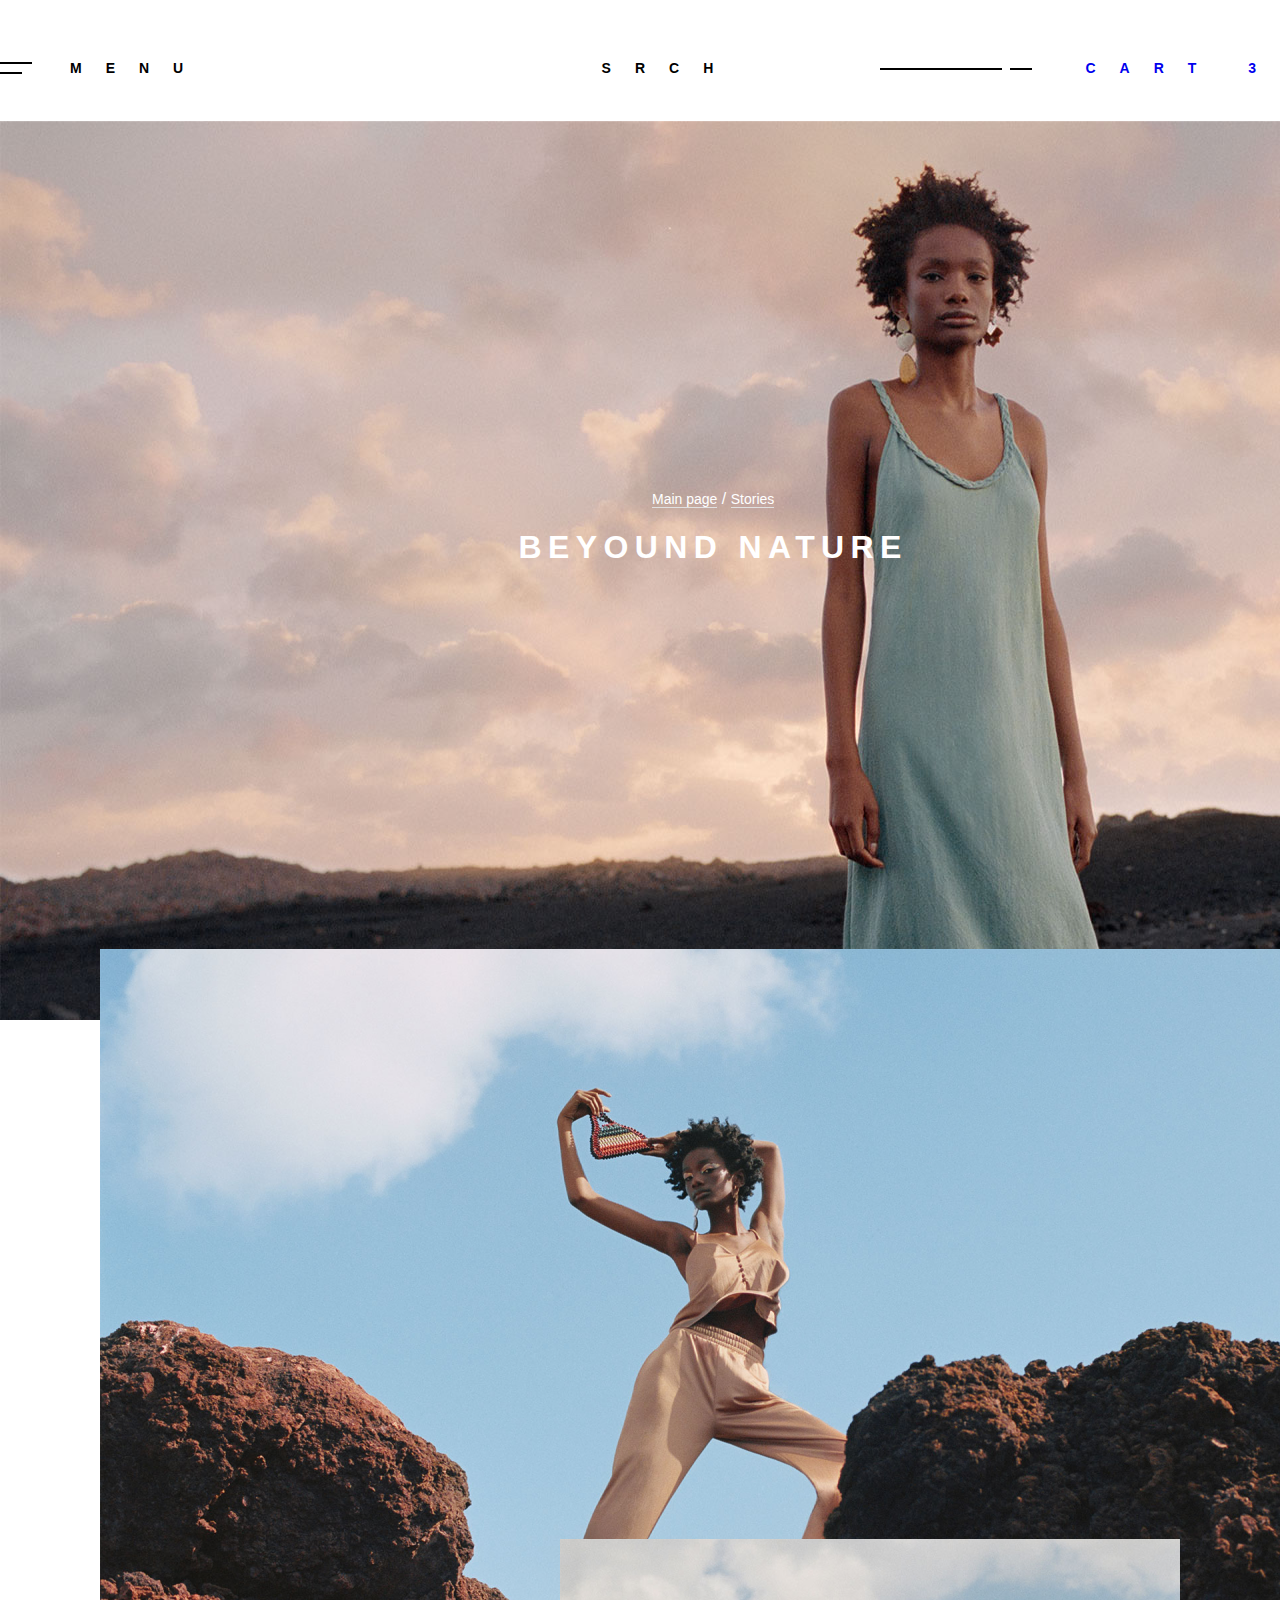
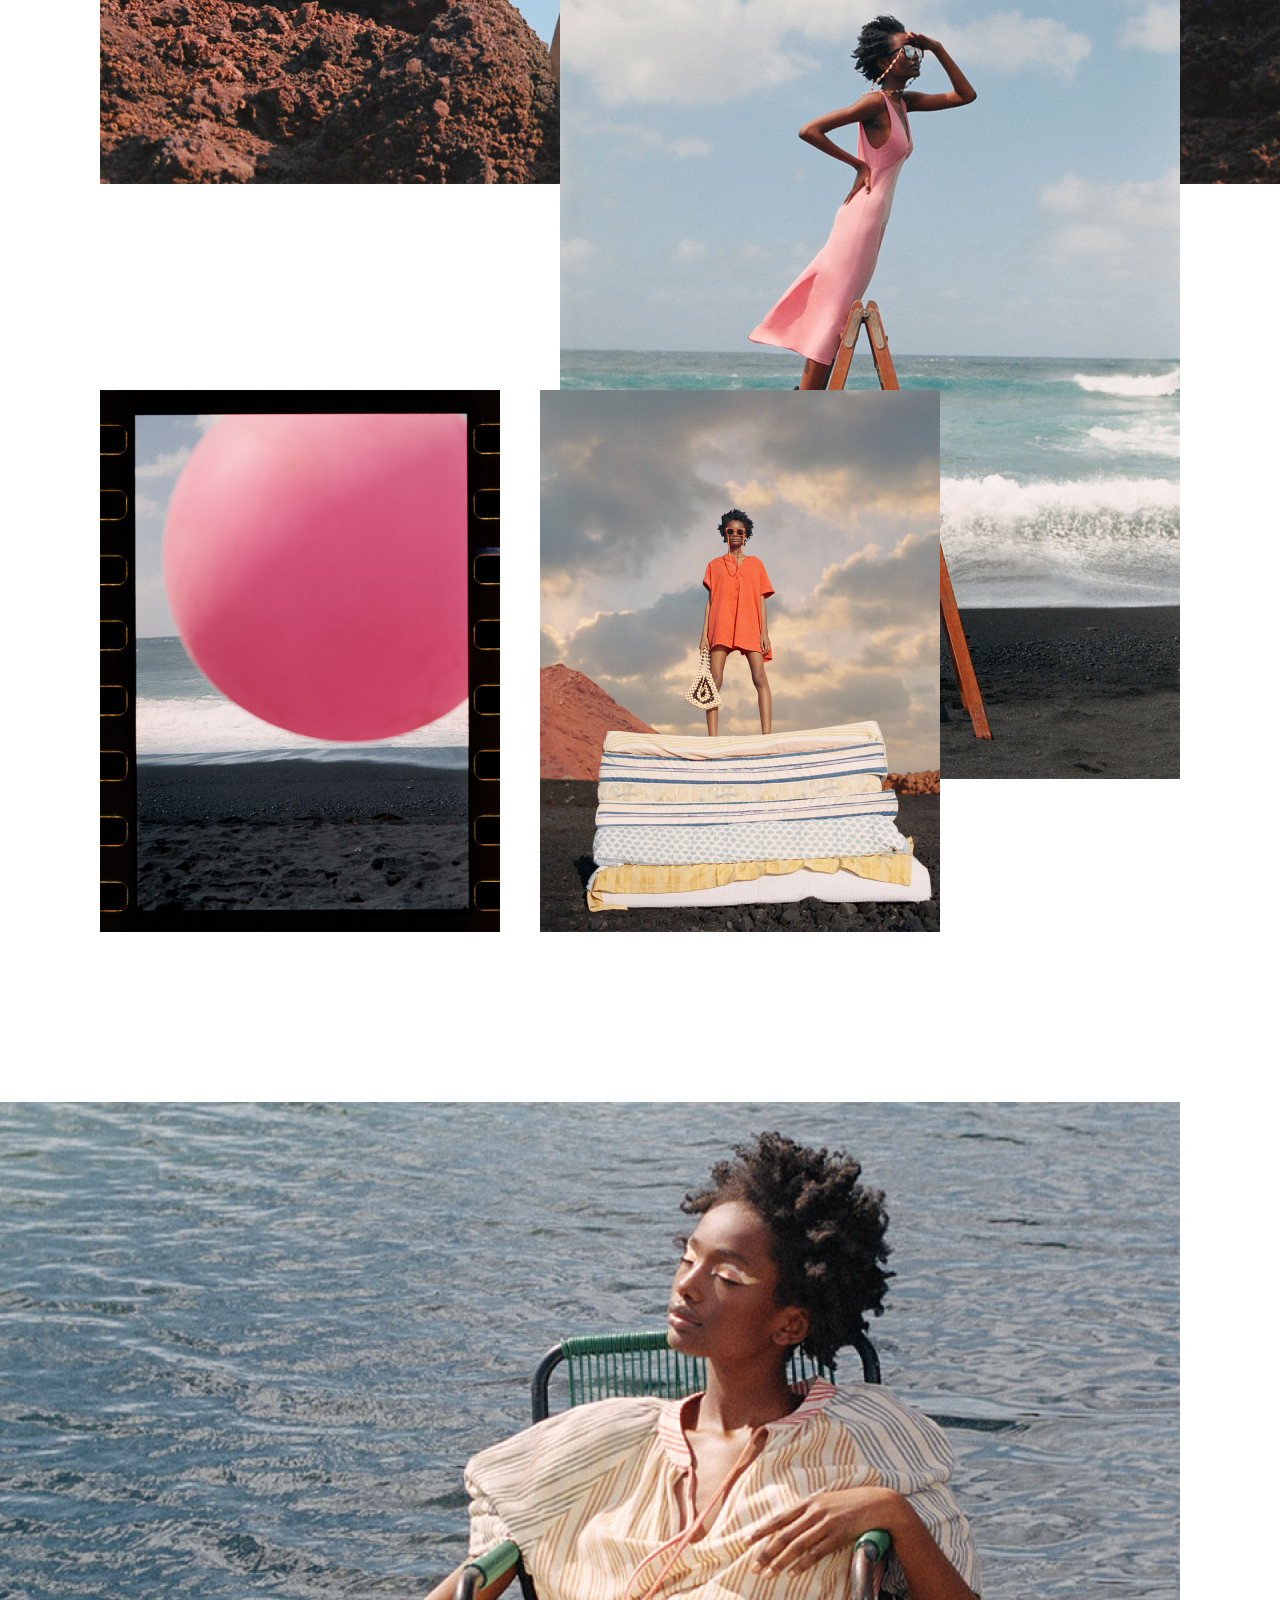
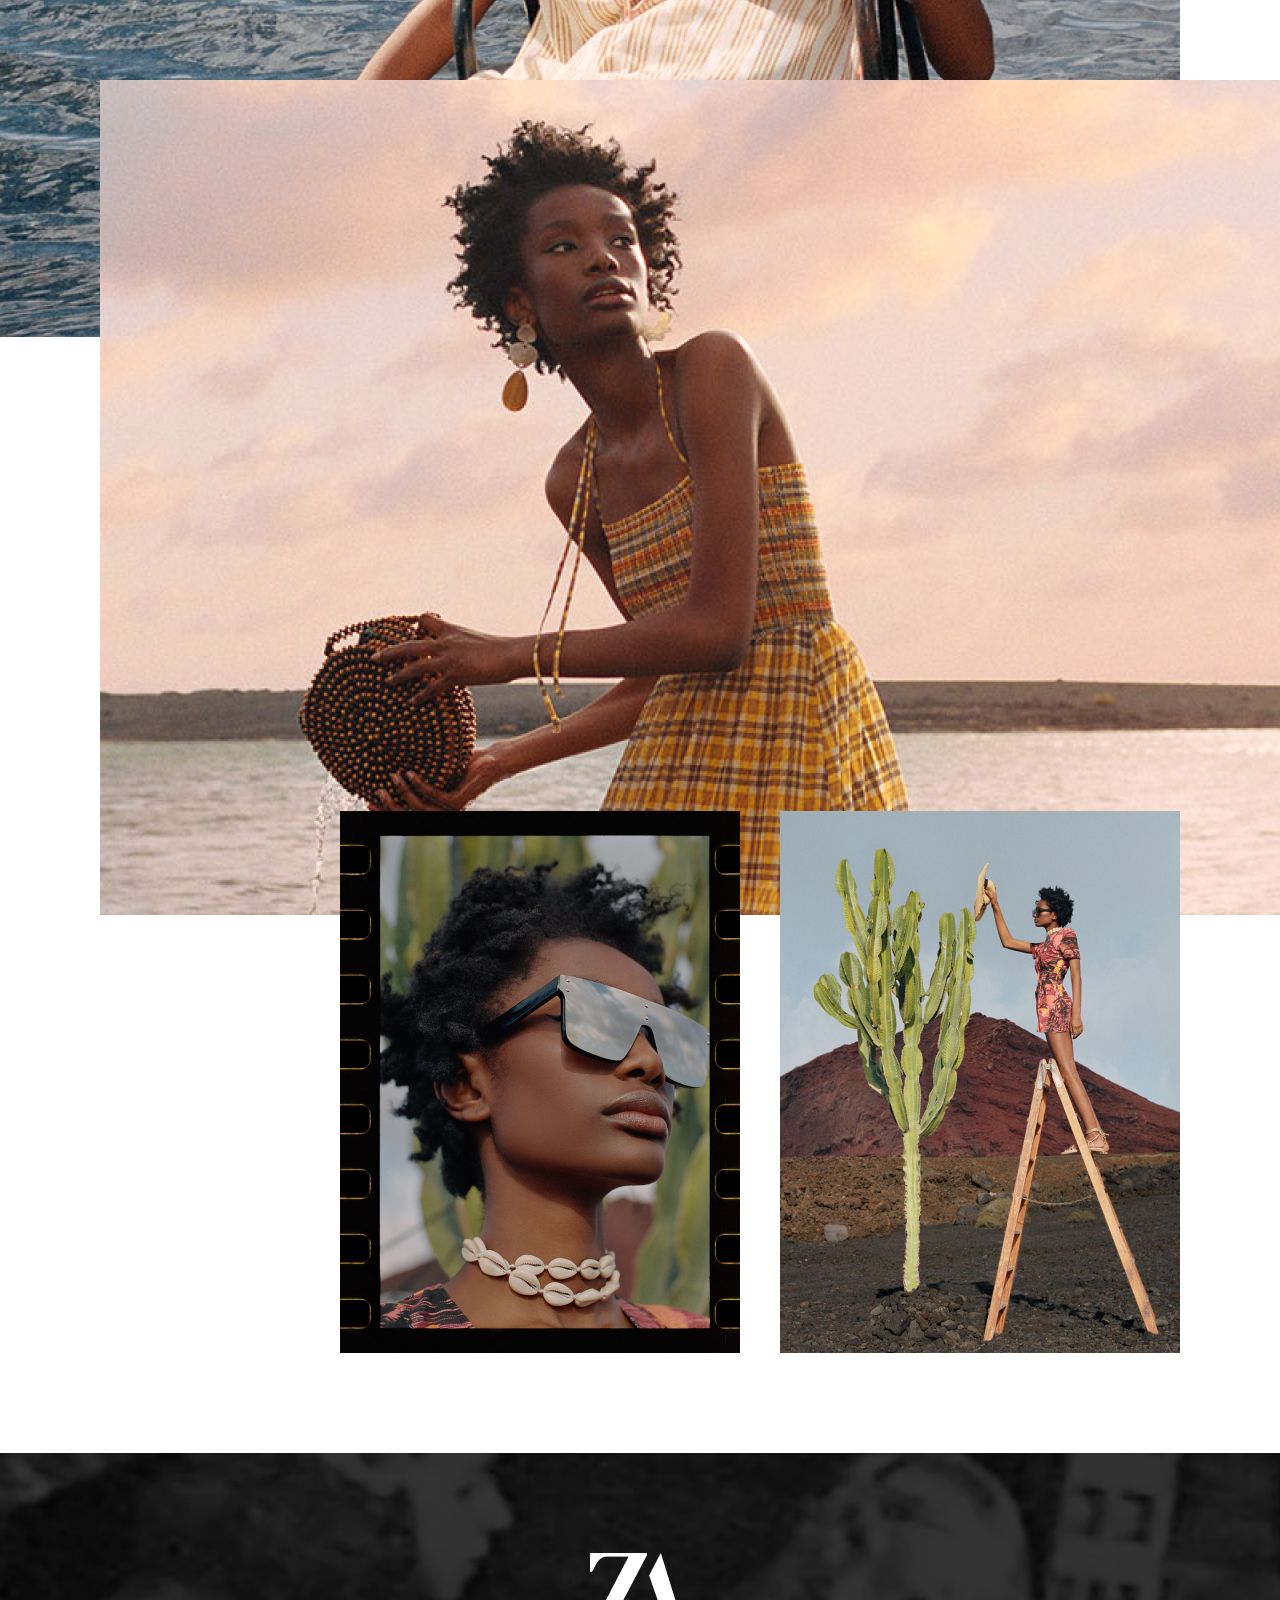
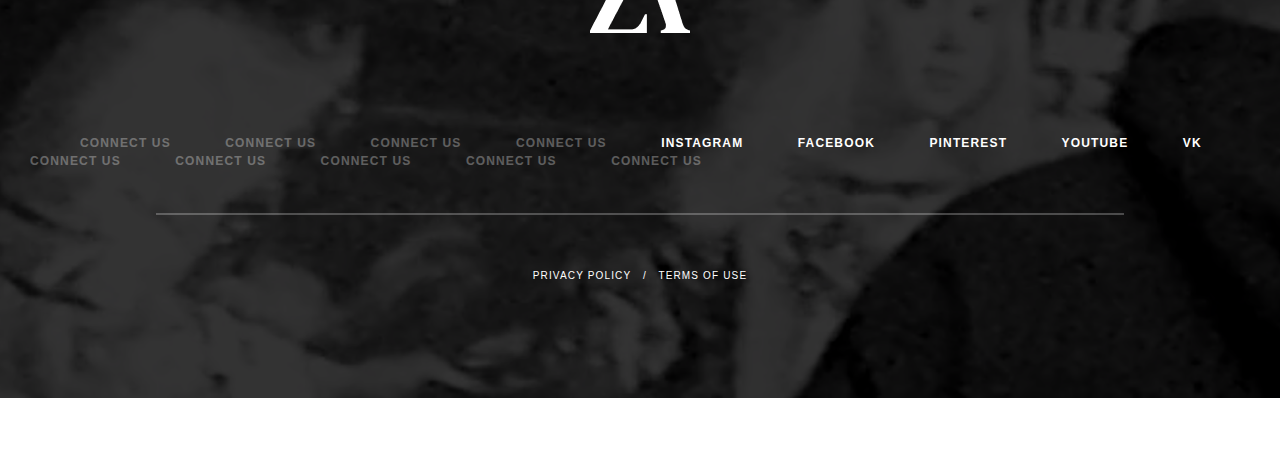
==== index.html @ 87882a33 "Add files via upload" ====
<!DOCTYPE html>
<html lang="en">
<head>
    <meta charset="UTF-8">
    <meta http-equiv="X-UA-Compatible" content="IE=edge">
    <meta name="viewport" content="width=device-width, initial-scale=1.0">
    <title>ZARA</title>
    <link rel="stylesheet" href="style.css">
</head>
<body>
    <div class="header">
        <div class="menum">
            <div class="menu">    
                <div class="line1"></div>
                <div class="line2"></div>
                <a>MENU</a>
            </div>
        </div>
        <div class="srch">
            <a>SRCH</a>
        </div>
            <div class="cartm">
                <div class="cart">
                    <div class="line3"></div>
                    <div class="line4"></div>
                    <a href="cart.html">CART 3</a>
                </div>
            </div>
        </div>

    <div class="main">
        <img src="main 1.png" alt="main">
        <div class="desc">
            <div class="links">
                <a href="">Main page</a> / <a href="stories.html">Stories</a>
            </div>
            <h1>BEYOUND NATURE</h1>
        </div>
        <img class="i2" src="main 2.png" alt="main2">
        <img class="i3" src="main 3.png" alt="main3">
        <img class="i41" src="main 4.1.png" alt="main4.1">
        <img class="i42" src="main 4.2.png" alt="main4.2">
        <img class="i5" src="main 5.png" alt="main5">
        <img class="i6" src="main 6.png" alt="main6">
        <img class="i71" src="main 7.1.png" alt="main7.1">
        <img class="i72" src="main 7.2.png" alt="main7.2">
    </div>

    <div class="footer">
        <img src="Logo white.png" alt="Logo">
        <div class="sm">
            <span> </span>
            <span>CONNECT US</span>
            <span>CONNECT US</span>
            <span>CONNECT US</span>
            <span>CONNECT US</span>
            <a href="https://instagram.com">INSTAGRAM</a>
            <a href="https://facebook.com">FACEBOOK</a>
            <a href="https://pinterest.com">PINTEREST</a>
            <a href="https://youtube.com">YOUTUBE</a>
            <a href="https://vk.com">VK</a>
            <span>CONNECT US</span>
            <span>CONNECT US</span>
            <span>CONNECT US</span>
            <span>CONNECT US</span>
            <span>CONNECT US</span>
        </div>
        <hr>
        <div class="PP">
            <a href="https://google.com">PRIVACY POLICY &nbsp;&nbsp;/&nbsp;&nbsp; TERMS OF USE</a>
        </div>    
    </div>
</body>
</html>
---- style.css ----
@import url('https://fonts.googleapis.com/css2?family=Lato:wght@300;400;700;900&display=swap');

body{
font-family: 'Edu TAS Beginner', cursive;
font-family: 'Lato', sans-serif;
font-family: 'Nunito Sans', sans-serif;
max-width: 1920px;
margin: auto;
}

.header{
    max-width: 1920px;
    display: flex;
    font-weight: bolder;
    letter-spacing: 1.5rem;
    font-size: 14px;
    padding: 60px 100px;
    position: relative;
}

.header a{
    text-decoration: none;
}

.header a:visited{
    color: black;
}

.srch{
    position: absolute;
    left: 47%;

}

.menum{
    position: absolute;
    left: 0;
}

.cartm{
    position: absolute;
    right: 0;
}

.line1{
    width: 30px;
    border: 1px solid black;
    top: 2px;
    position: absolute;
}

.line2{
    width: 20px;
    border: 1px solid black;
    position: absolute;
    top: 12px;
}

.menu{
    position: relative;
    width: 200px;
    margin-left: 0;
}

.menu a{
    left: 70px;
    position: absolute;
}

.cart{
    position: relative;
    width: 400px;
    margin-right: 0;
}

.cart a{
    position: absolute;
    right: 0;
}

.line3{
    width: 120px;
    border: 1px solid black;
    position: absolute;
    top: 8px;
}

.line4{
    width: 20px;
    border: 1px solid black;
    position: absolute;
    top: 8px;
    left: 130px;
}

.header a{
    margin: auto;
}

.footer{
    background-image: url(Footer.png);
    max-width: 1920px;
    height: 510px;
    padding-top: 100px;
}

.footer img{
    display: block;
    margin: auto;
}

.sm{    
    margin-top: 100px;
    margin-bottom: 55px;
    margin-left: 30px;
    position: absolute;
    height: 20px;
}

.sm span{
    font-size: 12px;
    color: #fff;
    letter-spacing: 1.15px;
    margin-right: 50px;
    opacity: 30%;
    font-weight: bold;    
}

.sm a{
    font-size: 12px;
    text-decoration: none;
    color: #fff;
    letter-spacing: 1.15px;
    margin-right: 50px;
    font-weight: bold;
}

.footer hr{
    max-width: 966px;
    border: 1px solid white;
    opacity: 25%;
    margin-top: 180px;
    margin-bottom: 50px;
}

.PP a{
    font-size: 10px;
    color: #fff;
    letter-spacing: 1.15px;
    text-decoration: none;
    font-weight: 100;
} 

.PP{
    text-align: center;
}

.main{
    position: relative;
    height: 4533px;
}

.links{
    color: #fff;
}

.links a{
    color: #fff;
    font-size: 14px;
    text-decoration: none;
    border-bottom: #e0e0e0 1px solid;
}

.main h1{
    font-size: 32px;
    color: #fff;
    letter-spacing: 0.4rem;

}

.desc{
    position: absolute;
    top: 370px;
    text-align: center;
    left: 40.5%;
}

main img{
    position: absolute;
}

.i2{
    top: 829px;
    position: absolute;
    left: 100px;
}

.i3{
    top: 1419px;
    right: 100px;
    position: absolute;
}

.i41{
    top: 1870px;
    left: 100px;
    position: absolute;
}

.i42{
    top: 1870px;
    left: 540px;
    position: absolute;
}

.i5{
    top: 2582px;
    right: 100px;
    position: absolute;
}

.i6{
    top: 3160px;
    left: 100px;
    position: absolute;
}

.i71{
    top: 3891px;
    right: 540px;
    position: absolute;
}

.i72{
    top: 3891px;
    right: 100px;
    position: absolute;
}

.slinks{
    display: block;
    max-width: 380px;
    margin: auto;
    text-align: center;
    margin-bottom: 80px;
    margin-top: 40px;
}

.slinks h2{
    font-size: 32px;
    letter-spacing: 0.2rem;
    font-weight: 900;
}

.slinks a{
    font-size: 14px;
    color: black;
    border-bottom: solid #e0e0e0 1px;
    text-decoration: none;
}

.stories{
    max-width: 1920px;
    padding: 0 100px;
}

.mstories{
    padding: 0 220px 100px 220px;
    position: relative;
}

.s2{
    margin: 0 34px;
}

.selected{
    position: absolute;
    top:65px;
    left: 0;
}

.selected h3{
    font-size: 12px;
    letter-spacing: 0.15rem;
}

.line5{
    position: absolute;
    top:85px;
    left: 115px;
    border: 1px solid black;
    width: 130px;
}

hr{
    max-width: 1280px;
    border: 0.5px solid #D2D2D2;
    margin-bottom: 100px;
}

.scontent{
    position: relative;
    max-width: 1280px;
    margin: auto;
    height: 3630px
}

.sc1{
    position: relative;
    width: 769px;
}

.sc1d{
    position: absolute;
    top: 335px;
    right: 0;
    text-align: right;
}

.scontent h1{
    font-size: 52px;
    font-weight: bolder;
    letter-spacing: 0.15em;
    margin-bottom: 0;
}

.scontent p{
    font-size: 14px;
    margin-top: 10px;
}

.sc2{
    position: relative;
    width: 670px;
}

.sc2d{
    position: absolute;
    top: 187px;
    left: 0;
    text-align: left;
}

.sc2 img{
    margin-left: 270px;
}

.sc3{
    width: 450px;

}

.sc3d{
    text-align: center;
}

.sc3 img{
    margin: auto;
    display: block;
}

.sc4{
    position: relative;
    width: 816px;
}

.sc4d{
    position: absolute;
    top: 335px;
    right: 0;
    text-align: right;
}

.sc5{
    position: relative;
    width: 620px;
    margin-bottom: 100px;
}

.sc5d{
    position: absolute;
    top: 187px;
    left: 0;
    text-align: left;
}

.sc5 img{
    margin-left: 220px;
}

.sc1g{
    position: absolute;
    left: 0;
    top: 0;
}

.sc2g{
    position: absolute;
    right: 0;
    top: 560px;
}

.sc3g{
    position: absolute;
    left: 440px;
    top: 1324px;
}

.sc4g{
    position: absolute;
    left: 0;
    top: 2157px;
}

.sc5g{
    position: absolute;
    left: 246px;
    top: 2881px;
}

.productslist{
    width: 1300px;
    margin-top: 50px;
}

.productcard, .productcard2{
    width: fit-content;
    display: inline-block;
}

.productcard2{
    margin: 0 40px;
}

.productcard{
    margin-bottom: 40px;
}

.productcard h1{
    text-align: left;
    margin-top: 22px;
    line-height: 18px;
    letter-spacing: 0.15rem;
    font-size: 12px;
    font-weight: 400;
}

.more{
    margin-top: 60px;
    width: 167px;
    position: relative;
    margin: auto;
    margin-bottom: 100px;
}

.more h2{
    line-height: 21px;
    font-size: 14px;
    letter-spacing: 1.5em;
    font-weight: 700;
}

.line6{
    width: 20px;
    border: 1px solid black;
    position: absolute;
    right: 0;
    top: calc(45%);
}

.productcard span{
    text-align: left;
    margin-top: 6px;
    line-height: 18px;
    letter-spacing: 0.15rem;
    font-size: 12px;
    font-weight: 900;
}

.discount{
    text-align: left;
    margin-top: 6px;
    line-height: 18px;
    letter-spacing: 0.15rem;
    font-size: 12px;
    font-weight: 700;
    color: #313131;
    opacity: 50%;
    text-decoration: line-through;
}

.catalog{
    display: flex;
}

.filters h3{
    font-size: 18px;
    line-height: 27px;
    font-weight: 600;
    margin-top: 0;
    margin-bottom: 30px;
}

.filters{
    position: relative;
    width: 350px;
    height: 670px;
    margin-left: 90px;
    padding-left: 80px;
    margin-top: 50px;
}

.filters hr{
    margin: 50px 0;
}

.line7{
    border: 1px solid black;
    width: 40px;
    position: absolute;
    top: 11px;
    left: 0;
}

.filters1{
    margin-bottom: 30px;
    display: flex;
}

.filters1 span{
    color: #c4c4c4;
    font-size: 14px;
    line-height: 21px;
    margin-left: 40px;
    margin-right: 0;
    font-weight: 300;
    text-align: right;
}

.filters1 h2{
    color: black;
    font-size: 14px;
    line-height: 21px;
    font-weight: 300;
    text-align: right;
    padding: 0;
    margin: 0;
    width: 300px;
}

.plus p{
    width: fit-content;
}

.selectedfilter{
    width: 250px;
}

.selectedsize{
    color: #c4c4c4;
    font-size: 14px;
    line-height: 21px;
    margin-left: 40px;
    margin-right: 0;
    font-weight: 300;
    text-align: right;
    color: black;
}

.filters1 h3{
    font-size: 14px;
    line-height: 21px;
    margin: 0;
    font-weight: 300;
}

.Reset{
    position: absolute;
    bottom: 0;
    right: 0;
}

.Reset span{
    height: 21px;
    font-size: 14px;
    line-height: 21px;
    margin-right: 40px;
    color: #c4c4c4;
}

.line8{
    position: absolute;
    width: 20px;
    border: 1px solid black;
    left: 0;
    top: 310px;
}

.productitem{
    margin-top: 50px;
    display: flex;
}

.productscreengallery{
    position: relative;
}

.productcardscreen2, .productcardscreen3, .productcardscreen4, .productcardscreen5{
    position: absolute;
    left: 770px;
}

.productcardscreen2{
    top: 60px;
}

.productcardscreen3{
    top: 350px;
}

.productcardscreen4{
    top: 640px;
}

.productcardscreen5{
    top: 930px;
}

.productscreendesc{
    width: 620px;
    position: relative;
    margin-left: 260px;
}

.productscreenbreadcrumbs a{
    font-size: 14px;
    line-height: 21px;
    color: black;
    text-decoration: none;
    border-bottom: 1px solid #e0e0e0;
}

.desc-summary{
    display: flex;
    margin-bottom: 40px;
}

.desc-s{
    text-align: left;
}

.desc-s:first-child{
    margin-right: 30px;
    width: 320px;
}

.desc-s p{
    font-size: 14px;
    line-height: 21px;
    margin: 0;
}

.desc-s h3{
    font-size: 12px;
    line-height: 18px;
    letter-spacing: 0.15em;
    color: #313131;
    opacity: 40%;
    margin-bottom: 15px;
}

.desc-s span{
    font-size: 14px;
    line-height: 21px;
    margin: 0;
    opacity: 30%;
}

.choosesize-addtocart{
    display: flex;
}

.choosesize{
    position: relative;
    border: 1px solid #d2d2d2;
    width: 320px;
    height: 52px;
    box-sizing: border-box;
    margin-right: 30px;
}

.choosesize span{
    font-size: 14px;
    line-height: 21px;
    position: absolute;
}

.Csize{
    left: 25px;
    top: 16px;
}

.Ssize{
    top: 16px;
    left: 237px;
}

.choosesize img{
    top: 23px;
    right: 23px;
    position: absolute;
}

.addtocart{
    position: relative;
    color: white;
    width: 270px;
    height: 52px;
    background-color: #383838;   
    margin-bottom: 60px;
}

.ATC{
    position: absolute;
    left: 25px;
    top: 19px;
    font-size: 14px;
}

.ATCplus{
    position: absolute;
    right: 15px;
    top: 19px;
}

.matchwithcards{
    display: flex;
}

.matchwith h2{
    font-size: 12px;
    line-height: 18px;
    letter-spacing: 0.15em;
    color: #313131;
    opacity: 40%;
    margin-bottom: 30px;
}

.matchwithcard{
    width: 180px;
    margin-right: 40px;
    margin-top: 0;
}

.matchwithcard:last-child{
    margin-right: 0px;
}

.matchwithcard h1{
    line-height: 18px;
    font-size: 12px;
    letter-spacing: 0.15em;
    margin-top: 20px;
    margin-bottom: 5px;
}

.matchwithcard span{
    line-height: 18px;
    font-size: 12px;
    letter-spacing: 0.15em;
    font-weight: 900;
    margin-top: 0;
}

.similaritemscards{
    margin-top: 60px;
    display: flex;
}

.similaritemscard{
    width: 400px;
    margin-right: 40px;
}

.similaritemscard:last-child{
    margin-right: 0;
}

.similaritemscard h1{
    line-height: 18px;
    letter-spacing: 0.15em;
    font-size: 12px;
    margin-top: 22px;
    margin-bottom: 6px;
}

.similaritemscard h3{
line-height: 18px;
font-size: 12px;
letter-spacing: 0.15em;
font-weight: 900;
margin-top: 0;
}

.similaritems h2{
    line-height: 39px;
    font-size: 26px;
    letter-spacing: 0.15em;
}

.similaritems{
    margin-top: 100px;
    margin-bottom: 100px;
}

.productcardscreen{
    margin: auto;
    max-width: 1720px;
}

/* Cart screen */

.cartscreen{
    max-width: 1280px;
    margin: auto;
}

.tableheader{
    margin: 80px 0 60px 0;
    position: relative;
    height: 18px;
    width: 1280px;
}

.tableheader span{
    position: absolute;
    opacity: 40%;
    letter-spacing: 0.15em;
    line-height: 18px;
    font-size: 12px;
    font-weight: 600;
}

.tableheader-colour{
    left: 509px;
}

.tableheader-size{
    left: 696px;
}

.tableheader-units{
    left: 906px;
}

.tableheader-amount{
    left: 1138px;
}

.productcart{
    display: flex;
    position: relative;

    margin-top: 60px;
    margin-bottom: 40px;
}

.productcartname h1, .productcartcolour h1{
    line-height: 18px;
    font-size: 12px;
    letter-spacing: 0.15em;
    margin-bottom: 10px;
}

.productcartname p{
    line-height: 12px;
    font-size: 8px;
    letter-spacing: 0.15em;
    color: #c4c4c4;
}

.productcartname{
    width: 180px;
    position: absolute;
    left: 320px;
    top: 70px;
}

.productcartcolour{
    left: 509px;
    top: 91px;
    position: absolute;
}

.productcartsize{
    height: fit-content;
    width: fit-content;
    padding: 17px 25px 15px 25px;
    border: 1px solid #d2d2d2;
    position: absolute;
    box-sizing: border-box;
    left: 696px;
    top: 74px;
}

.productcartsize span{
    line-height: 18px;
    font-size: 12px;
    margin-right: 50px;
}

.productcartunits{
    height: fit-content;
    width: fit-content;
    padding: 17px 25px 15px 25px;
    border: 1px solid #d2d2d2;
    position: absolute;
    box-sizing: border-box;
    left: 906px;
    top: 74px;
    display: flex;
}

.productcartunits span{
    line-height: 21px;
    font-size: 14px;
    color: #c4c4c4;
}

.productcartunits-number span{
    line-height: 18px;
    font-size: 12px;
    color: black;
    margin: 0 30px;
}

.productcartamount{
    position: absolute;
    left: 1138px;
    top: 94px;
}

.productcartamountwithdiscount{
    position: absolute;
    left: 1138px;
    top: 82px;
}

.productcartamount h3, .productcartamountwithdiscount h3{
    line-height: 18px;
    font-size: 12px;
    letter-spacing: 0.15em;
    font-weight: 900;
    margin: 0;
}

.x h3{
    color: #dadada;
    line-height: 12px;
    font-size: 12px;
    position: absolute;
    right: 0;
    top: 96px;
    margin: 0;
}

.xspan span{
    line-height: 12px;
    font-size: 12px;
    margin-left: 62px;
}

.deleteall span{
    line-height: 21px;
    font-size: 14px;
    }

.deleteall{
    color: #dadada;
    display: flex;
    margin-bottom: 40px;
}

.checkoutnow{
    color: white;
    width: fit-content;
    height: fit-content;
    background-color: #383838;   
    margin-bottom: 100px;
    margin-top: 50px;
    padding: 16px 25px;
}

.CN{
    font-weight: 600;
    font-size: 14px;
    margin-right: 107px;
}

.totalamount span{
    line-height: 39px;
    font-size: 26px;
    letter-spacing: 0.15em;
    font-weight: 600;
}

.totalamount{
    text-align: center;
}

.checkout{
    max-width: 274px;
    margin: auto;
}
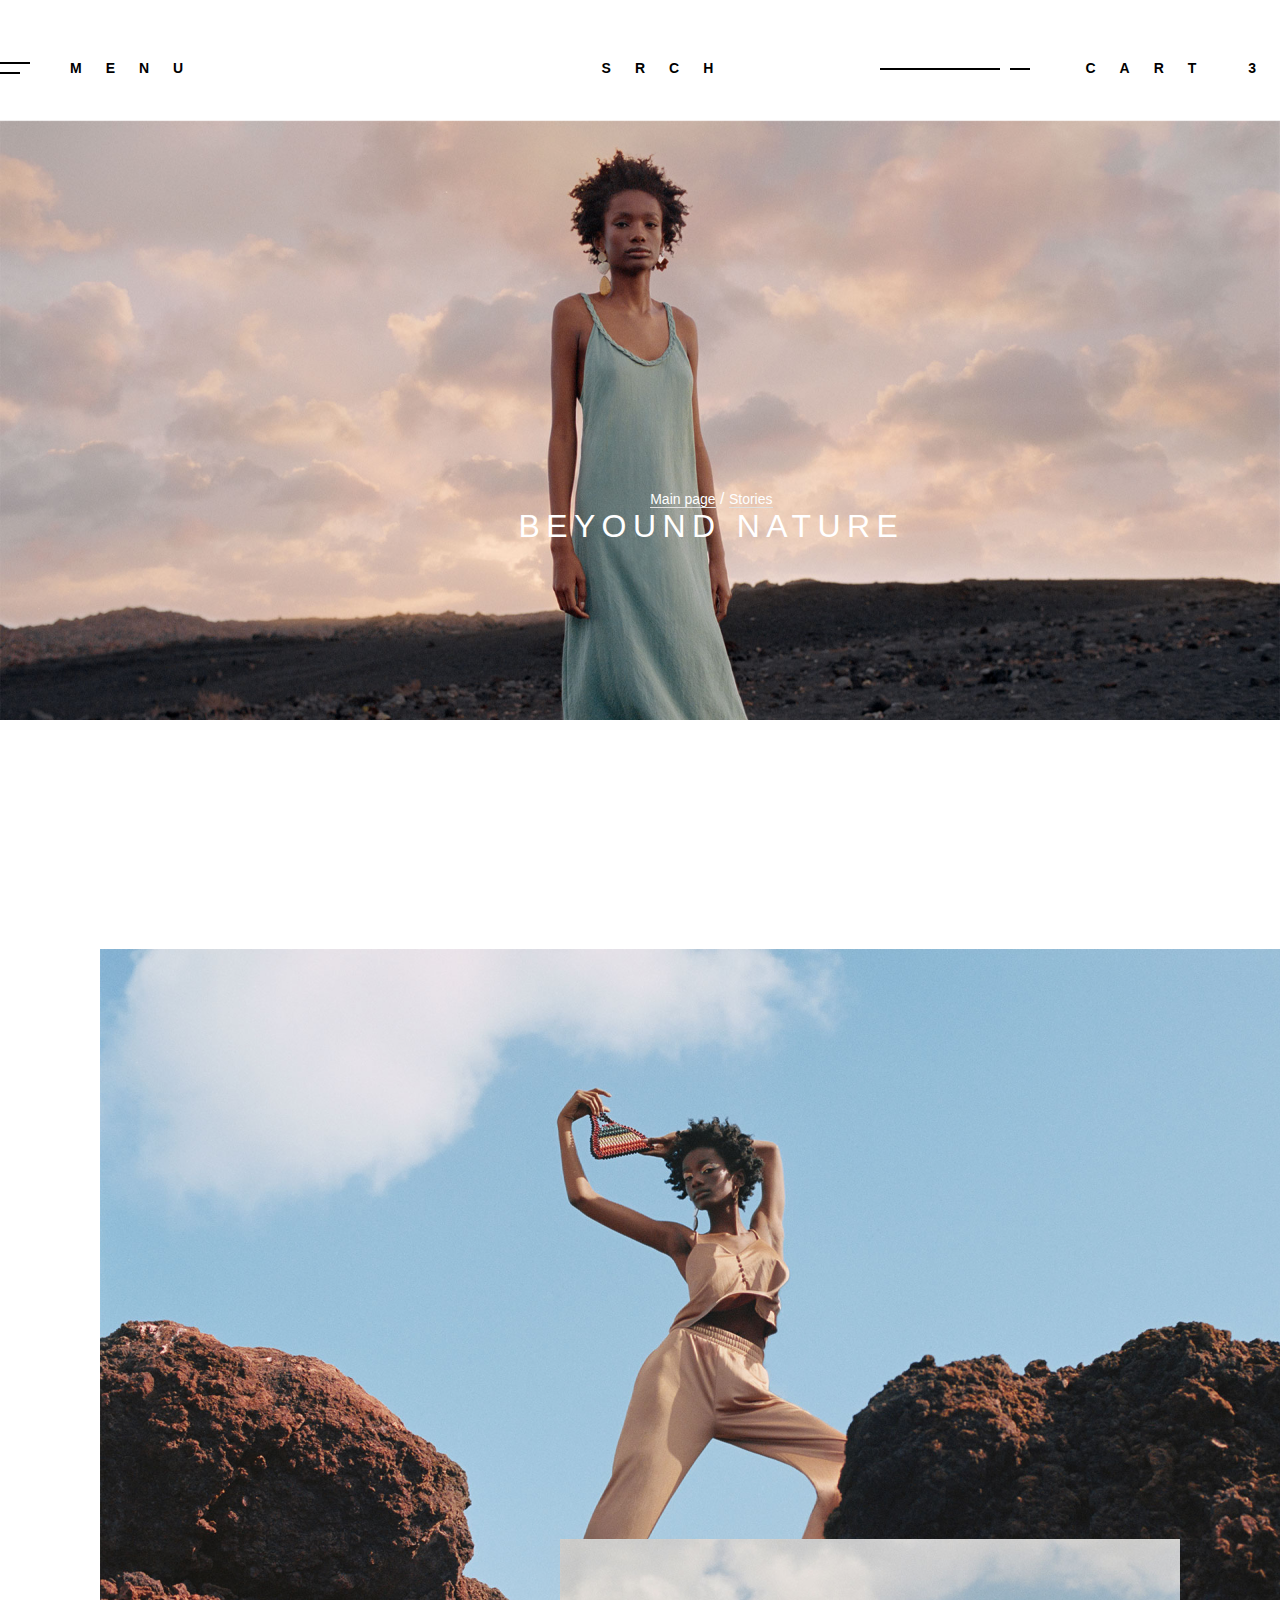
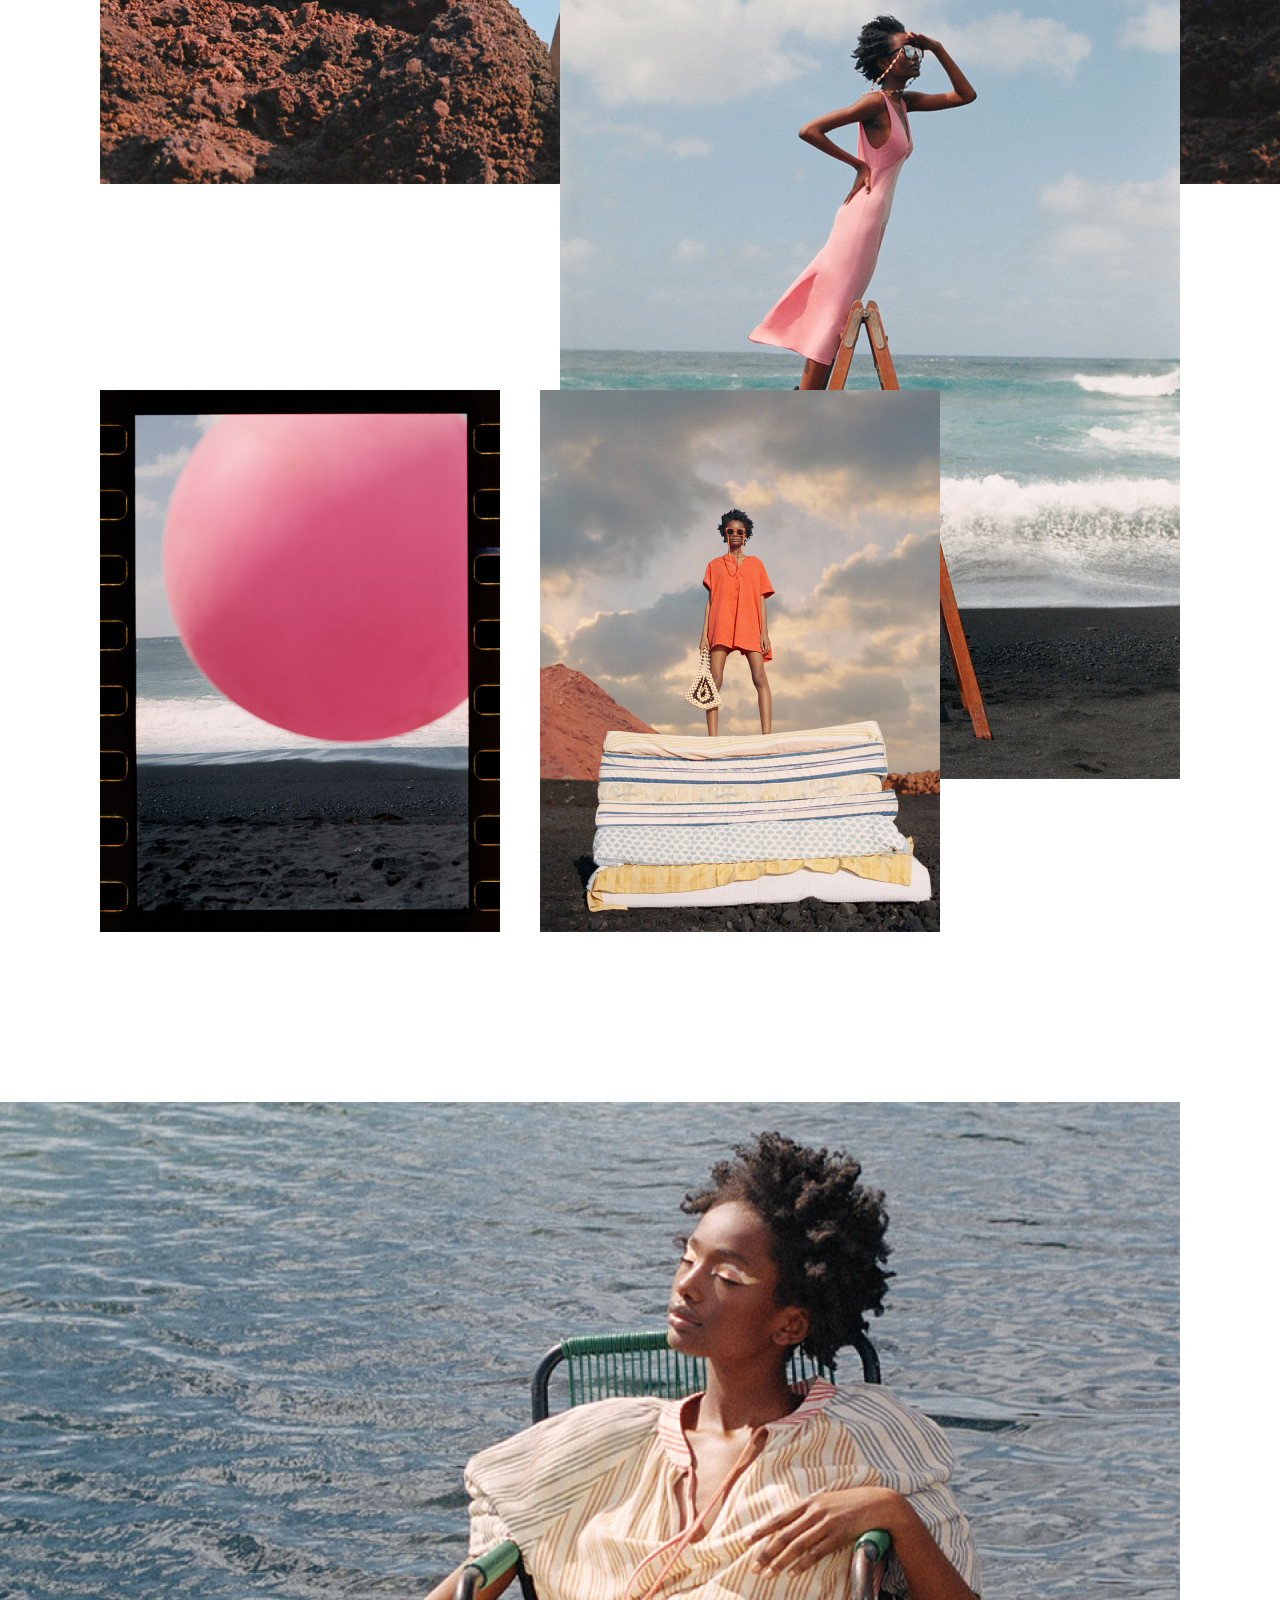
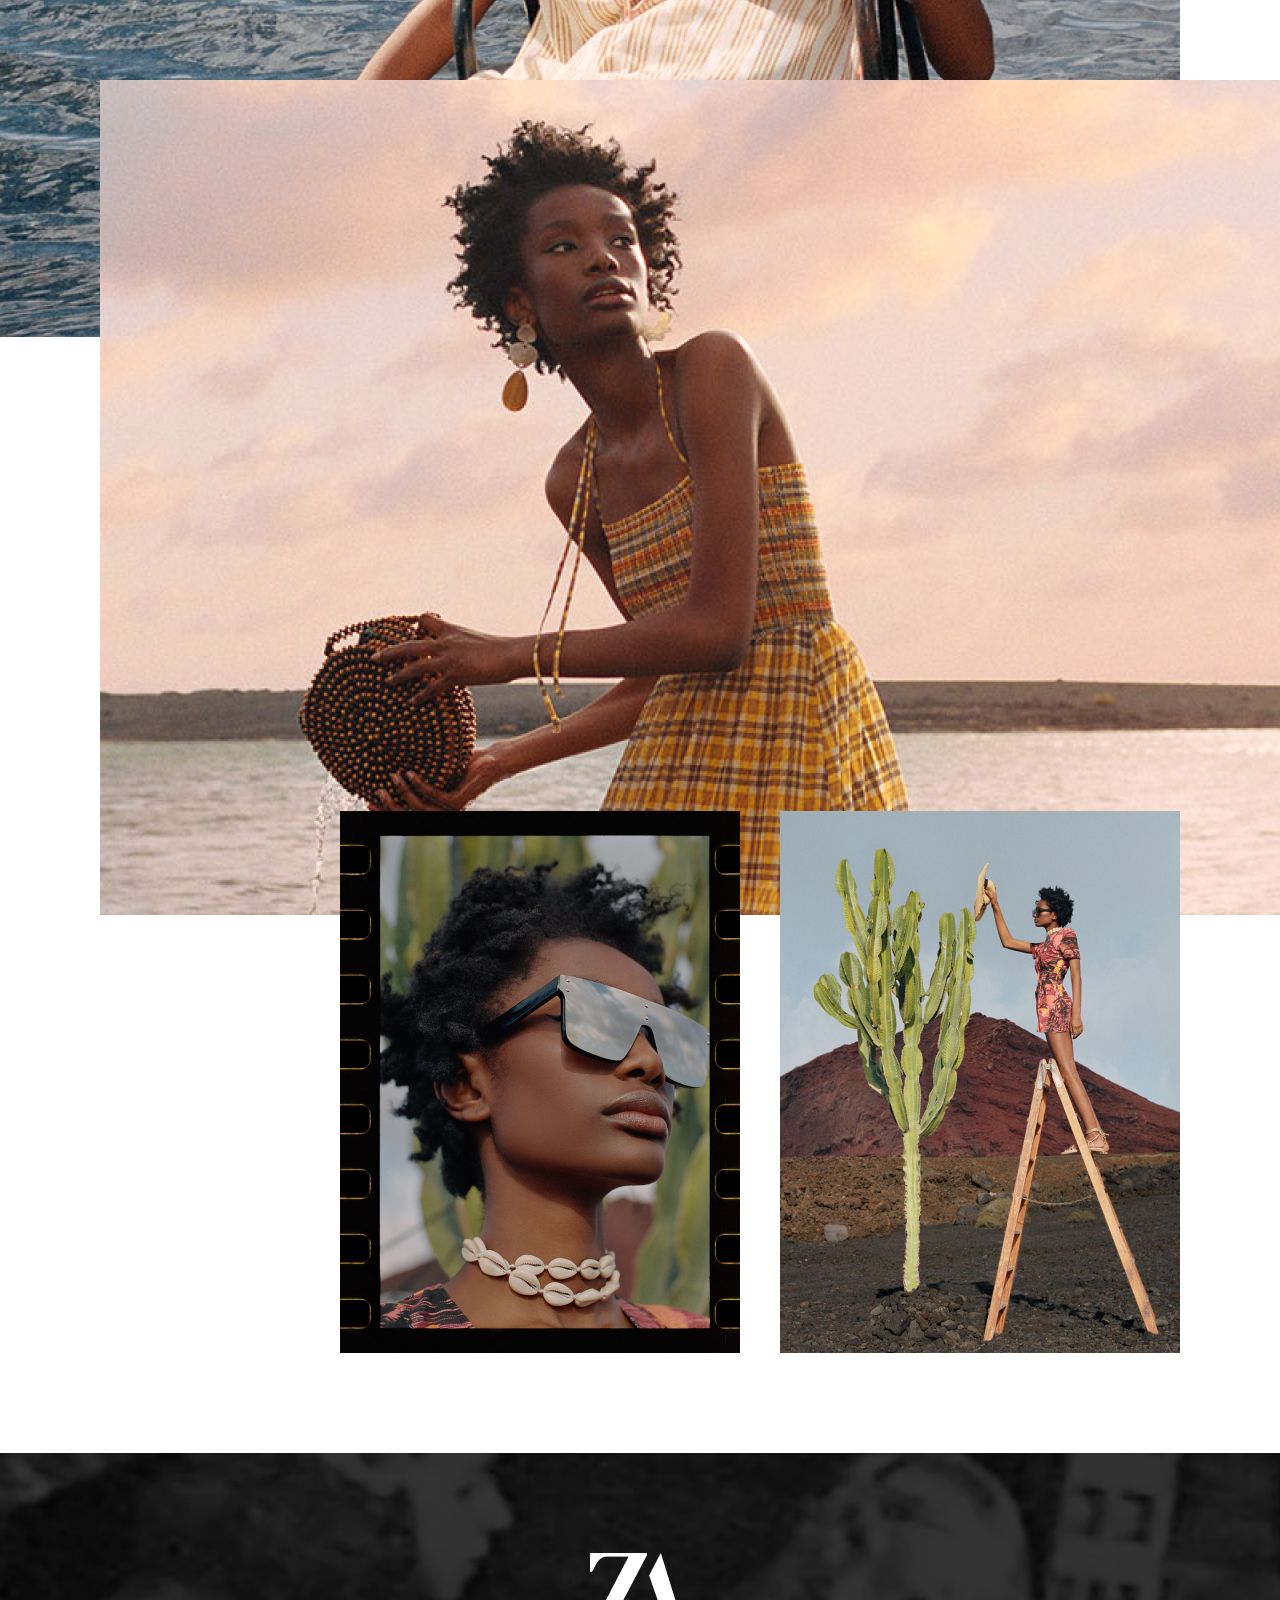
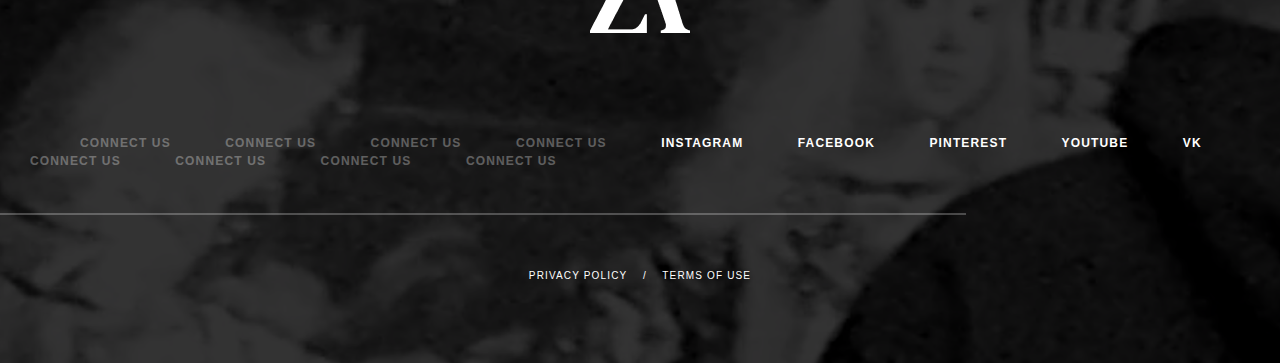
==== commit 6b42cee1: "Add files via upload" ====
--- a/index.html
+++ b/index.html
@@ -6,6 +6,7 @@
     <meta name="viewport" content="width=device-width, initial-scale=1.0">
     <title>ZARA</title>
     <link rel="stylesheet" href="style.css">
+    <link rel="stylesheet" href="media.css">
 </head>
 <body>
     <div class="header">
@@ -13,15 +14,15 @@
             <div class="menu">    
                 <div class="line1"></div>
                 <div class="line2"></div>
-                <a>MENU</a>
+                <a class="desktop" href="catalog.html">MENU</a>
             </div>
         </div>
-        <div class="srch">
+        <div class="srch desktop">
             <a>SRCH</a>
         </div>
             <div class="cartm">
                 <div class="cart">
-                    <div class="line3"></div>
+                    <div class="line3 desktop"></div>
                     <div class="line4"></div>
                     <a href="cart.html">CART 3</a>
                 </div>
@@ -29,45 +30,69 @@
         </div>
 
     <div class="main">
-        <img src="main 1.png" alt="main">
+        <!-- <img class="mobile" src="main 1 mob.png" alt="hero"> -->
+        <img class="desktop" src="main 1.png" alt="hero">
         <div class="desc">
             <div class="links">
                 <a href="">Main page</a> / <a href="stories.html">Stories</a>
             </div>
             <h1>BEYOUND NATURE</h1>
         </div>
-        <img class="i2" src="main 2.png" alt="main2">
-        <img class="i3" src="main 3.png" alt="main3">
-        <img class="i41" src="main 4.1.png" alt="main4.1">
-        <img class="i42" src="main 4.2.png" alt="main4.2">
-        <img class="i5" src="main 5.png" alt="main5">
-        <img class="i6" src="main 6.png" alt="main6">
-        <img class="i71" src="main 7.1.png" alt="main7.1">
-        <img class="i72" src="main 7.2.png" alt="main7.2">
+        <div class="desktop">
+            <img class="i2" src="main 2.png" alt="main2">
+            <img class="i3" src="main 3.png" alt="main3">
+            <img class="i41" src="main 4.1.png" alt="main4.1">
+            <img class="i42" src="main 4.2.png" alt="main4.2">
+            <img class="i5" src="main 5.png" alt="main5">
+            <img class="i6" src="main 6.png" alt="main6">
+            <img class="i71" src="main 7.1.png" alt="main7.1">
+            <img class="i72" src="main 7.2.png" alt="main7.2">
+        </div>
+        <div class="mobile">
+            <div class="i2c">
+                <img class="i20" src="main 2.png" alt="main2">
+            </div>
+            <div class="i3c">
+                <img class="i30" src="main 3.png" alt="main3">
+            </div>    
+            <div class="i4c">
+                <img class="i410" src="main 4.1.png" alt="main4.1">
+                <img class="i420" src="main 4.2.png" alt="main4.2">
+            </div>
+            <div class="i5c">
+                <img class="i50" src="main 5.png" alt="main5">
+            </div>
+            <div class="i6c">
+                <img class="i60" src="main 6.png" alt="main6">
+            </div>
+            <div class="i7c">
+                <img class="i710" src="main 7.1.png" alt="main7.1">
+                <img class="i720" src="main 7.2.png" alt="main7.2">
+        </div>
+        </div>
     </div>
 
     <div class="footer">
         <img src="Logo white.png" alt="Logo">
         <div class="sm">
-            <span> </span>
-            <span>CONNECT US</span>
-            <span>CONNECT US</span>
-            <span>CONNECT US</span>
-            <span>CONNECT US</span>
+            <span class="desktop"> </span>
+            <span class="desktop">CONNECT US</span>
+            <span class="desktop">CONNECT US</span>
+            <span class="desktop">CONNECT US</span>
+            <span class="desktop">CONNECT US</span>
             <a href="https://instagram.com">INSTAGRAM</a>
             <a href="https://facebook.com">FACEBOOK</a>
             <a href="https://pinterest.com">PINTEREST</a>
             <a href="https://youtube.com">YOUTUBE</a>
             <a href="https://vk.com">VK</a>
-            <span>CONNECT US</span>
-            <span>CONNECT US</span>
-            <span>CONNECT US</span>
-            <span>CONNECT US</span>
-            <span>CONNECT US</span>
+            <span class="desktop">CONNECT US</span>
+            <span class="desktop">CONNECT US</span>
+            <span class="desktop">CONNECT US</span>
+            <span class="desktop">CONNECT US</span>
         </div>
         <hr>
         <div class="PP">
-            <a href="https://google.com">PRIVACY POLICY &nbsp;&nbsp;/&nbsp;&nbsp; TERMS OF USE</a>
+            <a href="https://google.com">PRIVACY POLICY &nbsp;&nbsp;&nbsp;/&nbsp;&nbsp;&nbsp; TERMS OF USE</a>
         </div>    
     </div>
 </body>
--- a/style.css
+++ b/style.css
@@ -1,11 +1,17 @@
 @import url('https://fonts.googleapis.com/css2?family=Lato:wght@300;400;700;900&display=swap');
 
+@import "./reset.css";
+
+.mobile{
+    display: none;
+}
+
 body{
-font-family: 'Edu TAS Beginner', cursive;
-font-family: 'Lato', sans-serif;
-font-family: 'Nunito Sans', sans-serif;
-max-width: 1920px;
-margin: auto;
+    font-family: 'Edu TAS Beginner', cursive;
+    font-family: 'Lato', sans-serif;
+    font-family: 'Nunito Sans', sans-serif;
+    max-width: 1920px;
+    margin: auto;
 }
 
 .header{
@@ -20,6 +26,7 @@
 
 .header a{
     text-decoration: none;
+    color: black;
 }
 
 .header a:visited{
@@ -440,7 +447,7 @@
     text-align: left;
     margin-top: 22px;
     line-height: 18px;
-    letter-spacing: 0.15rem;
+    letter-spacing: 0.15em;
     font-size: 12px;
     font-weight: 400;
 }
--- a/media.css
+++ b/media.css
@@ -0,0 +1,489 @@
+@media (max-width: 700px){
+
+    .mobile{
+        display: block;
+    }
+
+    .desktop{
+        display: none;   
+    }
+
+    .menu{
+        margin-left: 30px;
+    }
+
+    .cart{
+        margin-right: 30px;
+        width: 280px;
+    }
+
+    .cart a{
+        font-size: 14px;
+        line-height: 21px;
+        letter-spacing: 0.7em;
+    }
+
+    /* Style.css copy */
+        
+    .links{
+        color: #fff;
+    }
+
+    .links a{
+        color: #fff;
+        font-size: 14px;
+        text-decoration: none;
+        border-bottom: #e0e0e0 1px solid;
+    }
+
+    .main h1{
+        font-size: 24px;
+        line-height: 36px;
+        font-weight: normal;
+        color: #fff;
+        letter-spacing: 0.15em;
+        margin-top: 20px;
+    }
+
+    .desc{
+        text-align: center;
+        height: 587px;
+        /* min-width: 375px; */
+        background-image: url("./main\ 1\ mob.png");
+        top: 0;
+        left: 0;
+        position: relative;
+        align-items: center;
+        padding-top: 60%;
+        z-index: 0;
+    }
+
+    main img{
+        position: block;
+    }
+
+    .i2c{
+        padding-left: 8%;
+        padding-right: 8%;
+        margin-top: -50px;
+        z-index: 100;
+        position: relative;
+    }
+
+    .i3c, .i5c, .i6c{
+        margin-top: 15px;
+        padding-left: 8%;
+        padding-right: 8%;
+    }
+
+    .i4c, .i7c{
+        margin-top: 15px;
+        display: flex;
+        justify-content: space-between;
+    }
+
+    .i410, .i420, .i710, .i720{
+        max-width: 48%;
+    }
+
+    .i7c{
+        margin-bottom: 60px;
+    }    
+
+    .main{
+        height: fit-content;
+    }
+
+    .sm{
+       margin: 70px 0 0 0; 
+       text-align: center;
+       
+    }
+    .sm a{
+        margin: 0 20px 20px 20px;
+        line-height: 38px;
+     }
+     
+     .footer hr{
+        margin: 200px auto 0 auto;
+        width: 315px;
+     }
+
+     .PP{
+        margin-top: 50px;
+     }
+
+     .line1, .line2, .line3, .line4,.line5,.line6, .line7, .line8, .line9 {
+        background-color: black;
+     }
+
+     .selected{
+        position: absolute;
+        display: block;
+        top: -30px;
+     }
+
+     .line5{
+        width: 130px;
+        position: absolute;
+        top: -24px;
+        left: 220px;
+        margin: 0;
+        padding: 0;
+     }
+
+     .stories{
+        padding: 0 30px;
+     }
+
+     .mstories{
+        padding: 0;
+        position: relative;
+        max-width: 400px;
+        margin: auto;
+    }
+
+     .selected h3{
+        position: static;
+        margin: 0;
+        padding: 0;
+        display: block;
+     }
+
+     .slinks h2{
+        margin-top: 20px;
+     }
+
+     .selected-line{
+        justify-content: space-between;
+        display: flex;
+     }
+
+    hr{
+        width: 315px;
+        margin: 40px auto;
+     }
+
+    .scontent p{
+        display: none;
+     }
+
+    .scontent{
+        padding: 0 30px 60px 30px;
+        position: static;
+        display: flexbox;
+        margin: auto;
+        max-width: 400px;
+    }
+
+    .sc1, .sc3, .sc5{
+        position: static;
+        display: flex;
+        justify-content: space-between;
+        align-items: center;
+        width: 277px;
+    }
+
+    .sc1 img, .sc3 img, .sc5 img{
+        width: 143px;
+        margin: 0;
+    }
+    
+    .sc1d, .sc3d, .sc5d{
+        position: static;
+        top: 335px;
+        right: 0;
+        text-align: left;
+    }
+    
+    .scontent h1{
+        font-size: 18px;
+        font-weight: bolder;
+        line-height: 27px;
+        letter-spacing: 0.15em;
+        margin-bottom: 0;
+        width: 100px;
+    }
+    
+    .scontent p{
+        font-size: 14px;
+        margin-top: 10px;
+    }
+    
+    .sc2, .sc4{
+        position: static;
+        width: 315px;
+        display: flex;
+        justify-content: space-between;
+        align-items: center;
+        flex-direction: row-reverse;
+    }
+    
+    .sc2d, .sc4d{
+        position: static;
+        width: 126px;
+    }
+    
+    .sc2 img, .sc4 img{
+        width: 143px;
+        position: static;
+        margin-left: 0;
+    }
+    
+    .scontent{
+        height: fit-content;
+    }
+    
+    .sc1g, .sc2g, .sc3g, .sc4g, .sc5g{
+        position: static;
+    }
+    
+    .sc2g, .sc3g, .sc4g, .sc5g{
+        margin-top: 40px;;
+    }
+
+    .sc5{
+        margin-bottom: 0;
+    }
+
+    .filters_category{
+        display: flex;
+        justify-content: space-between;
+    }
+
+    .filters{
+        padding: 20px 30px 30px 30px;
+        margin: 0;
+        width: 100%;
+        height: fit-content;
+    }
+
+    .filters_category h3, .filters h3{
+        color: gray;
+        font-size: 18px;
+    }
+    
+    .activefilter h3{
+        color: black;
+    }
+    
+    .filters1{
+        height: fit-content;
+        align-items: flex-start;
+        margin: 0;
+    }
+
+    .filter-filter{
+        display: flex;
+        align-items: center;
+        justify-content: space-between;
+    }
+
+    .filters1 h3{
+        height: fit-content;
+        margin: 0 30px 0 0 ;
+    }
+
+    .catalog{
+        flex-direction: column-reverse;
+        margin: 0;
+        padding: 0;
+        width: 100%;
+    }
+
+    .catalog-hr hr{
+        text-align: center;
+        margin: 30px auto;
+        width: 90%;
+    }
+
+    .productslist-flex{
+        width: 100%;
+        row-gap: 30px; 
+        margin-top: 0px;
+        padding: 0 30px;
+        display: flex;
+        flex-wrap: wrap;
+        justify-content: space-between;
+    }
+
+    
+    .productslist{
+        width: 100%;
+        margin: 0;
+        padding: 0;
+        display: block;
+    }
+    
+    .productcard, .productcard2{
+        width: 143px;
+        margin: 0;
+        padding: 0;
+    }
+
+    .productcard img, .productcard2 img{
+        width: 143px;
+        height: 215px;
+    }
+
+    .productcard h1{
+        font-size: 10px;
+        font-weight: bold;
+    }
+
+    .more{
+        margin: 60px auto;
+    }
+
+    /* Cart screen */
+
+    .cartscreen{
+        padding: 0 30px;
+    }
+    
+    .tableheader{
+        display: none;
+    }
+    
+    .productcart{
+        display: flex;
+        position: static;
+        margin-bottom: 40px;
+    }
+
+    .productcard-img img{
+        width: 143px;
+        height: 220px;
+    }
+    
+    .productcard-description{
+        margin-left: 30px;
+    }
+
+    .productcartname h1{
+        line-height: 18px;
+        font-size: 12px;
+        letter-spacing: 0.15em;
+        font-weight: 600;
+        margin-bottom: 6px;
+    }
+    
+    .productcartname p{
+        line-height: 12px;
+        font-size: 8px;
+        letter-spacing: 0.15em;
+        color: #c4c4c4;
+        text-transform: uppercase;
+        margin-top: 0;
+    }
+    
+    .productcartname{
+        position: static;
+    }
+    
+    .productcartsize{
+        height: fit-content;
+        width: fit-content;
+        padding: 12px 27px 9px 27px;
+        border: 1px solid #d2d2d2;
+        position: static;
+        box-sizing: border-box;
+        margin-top: 25px;
+        display: flex;
+        justify-content: space-between;
+        width: 100%;
+        align-items: center;
+    }
+    
+    .productcartsize span{
+        line-height: 15px;
+        font-size: 10px;
+    }
+
+    .productcartsize img{
+        height: fit-content;
+
+    }
+    
+    .productcartunits{
+        height: fit-content;
+        width: fit-content;
+        padding: 8px 25px 7px 25px;
+        border: 1px solid #d2d2d2;
+        position: static;
+        box-sizing: border-box;
+        display: flex;
+        margin-top: 25px;
+        width: 100%;
+        justify-content: space-between;
+    }
+    
+    .productcartunits span{
+        line-height: 21px;
+        font-size: 14px;
+        color: #c4c4c4;
+    }
+    
+    .productcartunits-number span{
+        line-height: 18px;
+        font-size: 12px;
+        color: black;
+        margin: 0 36px;
+    }
+    
+    .productcartamount{
+        position: static;
+        margin-top: 20px;
+    }
+    
+    .productcartamountwithdiscount{
+        position: static;
+        display: flex;
+        margin-top: 20px;
+        column-gap: 8px;
+    }
+    
+    .productcartamount h3, .productcartamountwithdiscount h3{
+        line-height: 18px;
+        font-size: 12px;
+        letter-spacing: 0.15em;
+        font-weight: 900;
+        margin: 0;
+    }
+    
+    .checkoutnow{
+        color: white;
+        height: fit-content;
+        background-color: #383838;   
+        margin-bottom: 60px;
+        margin-top: 30px;
+        padding: 16px 25px;
+        display: flex;
+        width: 270px;
+        justify-content: space-between;
+    }
+    
+    .CN{
+        font-weight: 600;
+        font-size: 14px;
+        margin-right: 0;
+    }
+    
+    .totalamount span{
+        line-height: 39px;
+        font-size: 26px;
+        letter-spacing: 0.15em;
+        font-weight: 600;
+    }
+    
+    .totalamount{
+        text-align: center;
+        margin-top: 60px;
+    }
+    
+    .checkout{
+        width: 270px;
+        margin: auto;
+    }
+
+}